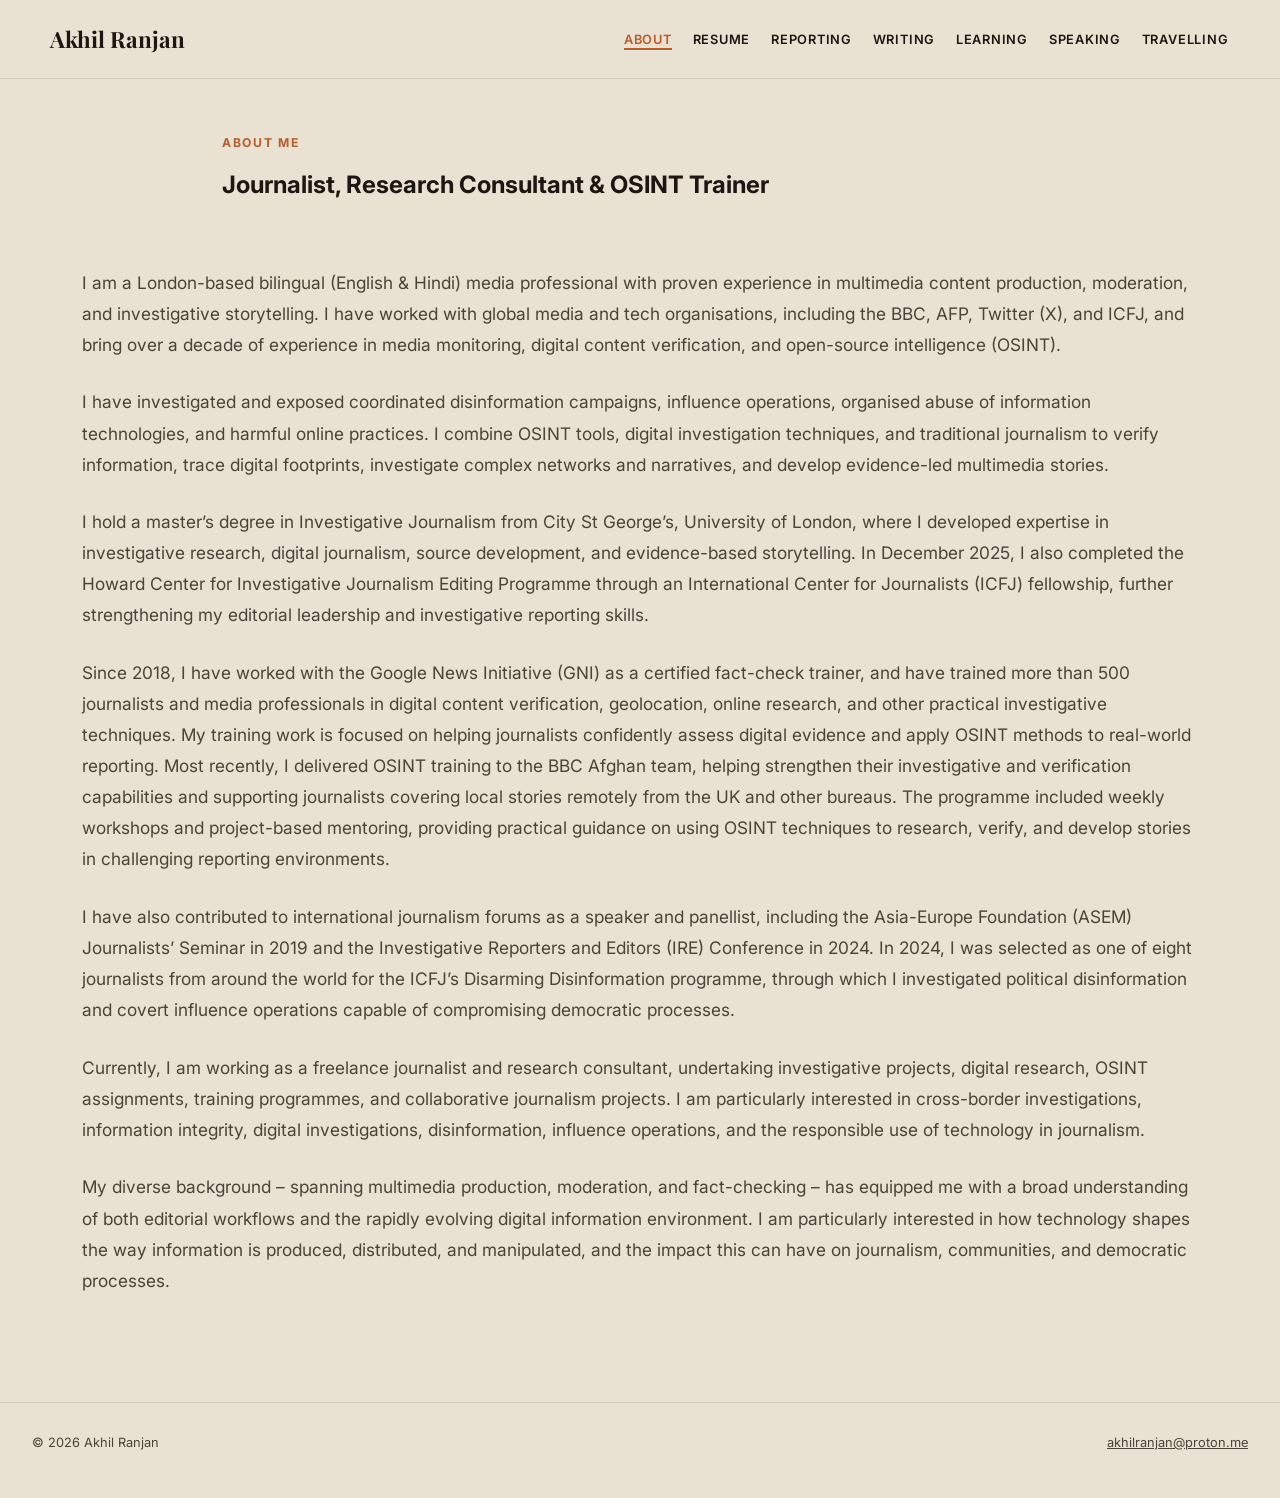
==== about.html @ eec415a6 "Add About page, travel stories, and refresh site content/styling Adds an About page, three new trave" ====
<!DOCTYPE html>
<html lang="en">
  <head>
    <meta charset="UTF-8" />
    <meta name="viewport" content="width=device-width, initial-scale=1.0" />
    <title>About | Akhil Ranjan</title>
    <meta name="description" content="About Akhil Ranjan — investigative journalist, OSINT trainer, and researcher focused on disinformation, digital manipulation, and media accountability." />
    <meta name="theme-color" content="#E9E1D2" />
    <link rel="canonical" href="https://akhilranjan.com/about.html" />
    <link rel="stylesheet" href="landing.css" />
    <link rel="stylesheet" href="content-page.css" />
  </head>
  <body class="content-page">
    <header class="cp-header">
      <div class="cp-header__inner">
        <a class="cp-brand" href="index.html">Akhil Ranjan</a>
        <nav class="cp-nav" aria-label="Primary navigation">
          <a href="about.html" aria-current="page">About</a>
          <a href="resume.html">Resume</a>
          <a href="reporting.html">Reporting</a>
          <a href="writing.html">Writing</a>
          <a href="learning.html">Learning</a>
          <a href="speaking.html">Speaking</a>
          <a href="travelling.html">Travelling</a>
        </nav>
      </div>
    </header>
    <section class="cp-hero">
      <p class="cp-eyebrow">About Me</p>
      <h2>Journalist, Research Consultant & OSINT Trainer</h2>
    </section>

    <main class="cp-main cp-main--about">
      <div class="cp-about-copy">
        <p class="cp-about-intro">
         I am a London-based bilingual (English & Hindi) media professional with proven experience in multimedia content production, moderation, and investigative storytelling. I have worked with global media and tech organisations, including the BBC, AFP, Twitter (X), and ICFJ, and bring over a decade of experience in media monitoring, digital content verification, and open-source intelligence (OSINT).
        </p>

        <p>
        I have investigated and exposed coordinated disinformation campaigns, influence operations, organised abuse of information technologies, and harmful online practices. I combine OSINT tools, digital investigation techniques, and traditional journalism to verify information, trace digital footprints, investigate complex networks and narratives, and develop evidence-led multimedia stories.
        </p>
        <p>
         I hold a master’s degree in Investigative Journalism from City St George’s, University of London, where I developed expertise in investigative research, digital journalism, source development, and evidence-based storytelling. In December 2025, I also completed the Howard Center for Investigative Journalism Editing Programme through an International Center for Journalists (ICFJ) fellowship, further strengthening my editorial leadership and investigative reporting skills.
        </p>
        <p>
         Since 2018, I have worked with the Google News Initiative (GNI) as a certified fact-check trainer, and have trained more than 500 journalists and media professionals in digital content verification, geolocation, online research, and other practical investigative techniques. My training work is focused on helping journalists confidently assess digital evidence and apply OSINT methods to real-world reporting. Most recently, I delivered OSINT training to the BBC Afghan team, helping strengthen their investigative and verification capabilities and supporting journalists covering local stories remotely from the UK and other bureaus. The programme included weekly workshops and project-based mentoring, providing practical guidance on using OSINT techniques to research, verify, and develop stories in challenging reporting environments.
        </p>
        <p>
          I have also contributed to international journalism forums as a speaker and panellist, including the Asia-Europe Foundation (ASEM) Journalists’ Seminar in 2019 and the Investigative Reporters and Editors (IRE) Conference in 2024. In 2024, I was selected as one of eight journalists from around the world for the ICFJ’s Disarming Disinformation programme, through which I investigated political disinformation and covert influence operations capable of compromising democratic processes.
        </p>
        <p> Currently, I am working as a freelance journalist and research consultant, undertaking investigative projects, digital research, OSINT assignments, training programmes, and collaborative journalism projects. I am particularly interested in cross-border investigations, information integrity, digital investigations, disinformation, influence operations, and the responsible use of technology in journalism.</p>
         <p>My diverse background – spanning multimedia production, moderation, and fact-checking – has equipped me with a broad understanding of both editorial workflows and the rapidly evolving digital information environment. I am particularly interested in how technology shapes the way information is produced, distributed, and manipulated, and the impact this can have on journalism, communities, and democratic processes.</p>
      </div>

  
    </main>

    <footer class="landing__footer">
      <span>© 2026 Akhil Ranjan</span>
      <a href="mailto:akhilranjan@proton.me">akhilranjan@proton.me</a>
    </footer>
  </body>
</html>
---- landing.css ----
/* Minimal editorial landing page — warm/cream theme, independent of styles.css */
@import url('https://fonts.googleapis.com/css2?family=Playfair+Display:ital,wght@0,500;0,600;0,700;0,800;1,500&family=Inter:wght@400;500;600;700&display=swap');

:root {
  color-scheme: light;
  --landing-bg: #E9E1D2;
  --landing-ink: #1C1712;
  --landing-muted: #4A4338;
  --landing-border: #C9BEA9;
  --landing-border-strong: #a89a80;
  --landing-accent: #B85C2C;
  --landing-accent-soft: rgba(184, 92, 44, 0.14);
  --landing-card: rgba(255, 255, 255, 0.5);
}

* { box-sizing: border-box; }

html, body {
  margin: 0;
  padding: 0;
}

body.landing-page {
  background:
    radial-gradient(ellipse 900px 600px at 88% -10%, var(--landing-accent-soft), transparent 60%),
    radial-gradient(ellipse 700px 500px at -10% 105%, rgba(90, 110, 140, 0.10), transparent 60%),
    var(--landing-bg);
  color: var(--landing-ink);
  font-family: 'Inter', system-ui, -apple-system, 'Segoe UI', Roboto, sans-serif;
  min-height: 100vh;
  position: relative;
}

/* subtle paper grain for tactile, editorial depth */
body.landing-page::before {
  content: '';
  position: fixed;
  inset: 0;
  pointer-events: none;
  opacity: 0.5;
  mix-blend-mode: multiply;
  background-image: url("data:image/svg+xml,%3Csvg xmlns='http://www.w3.org/2000/svg' width='140' height='140'%3E%3Cfilter id='n'%3E%3CfeTurbulence type='fractalNoise' baseFrequency='0.9' numOctaves='2' stitchTiles='stitch'/%3E%3C/filter%3E%3Crect width='100%25' height='100%25' filter='url(%23n)' opacity='0.05'/%3E%3C/svg%3E");
  z-index: 0;
}

/* bold brand strip across the very top, for immediate visual presence */
body.landing-page::after {
  content: '';
  position: fixed;
  top: 0;
  left: 0;
  right: 0;
  height: 5px;
  background: linear-gradient(90deg, var(--landing-accent) 0%, #d98f5f 50%, var(--landing-accent) 100%);
  z-index: 3;
}

.landing {
  position: relative;
  z-index: 1;
  min-height: 100vh;
  display: flex;
  flex-direction: column;
  padding: 1.4rem 2rem 1rem;
}

.landing__container {
  width: 100%;
  max-width: 1320px;
  margin: 0 auto;
  flex: 1;
  display: flex;
  flex-direction: column;
  justify-content: flex-start;
}

.landing__topbar {
  display: flex;
  align-items: center;
  justify-content: space-between;
  gap: 1.5rem;
  flex-wrap: wrap;
  padding-bottom: 0.75rem;
  margin-bottom: clamp(0.5rem, 1.4vw, 1rem);
  border-bottom: 1px solid rgba(28, 23, 18, 0.1);
}

.landing__name {
  font-family: 'Playfair Display', Georgia, serif;
  font-weight: 700;
  font-size: clamp(1.5rem, 2.4vw, 1.9rem);
  margin: 0;
  letter-spacing: 0.01em;
  min-width: 0;
}

.landing__nav {
  display: flex;
  align-items: center;
  gap: 0.5rem;
  flex-wrap: wrap;
  font-size: 0.82rem;
  font-weight: 600;
  letter-spacing: 0.06em;
  text-transform: uppercase;
  min-width: 0;
}

.landing__nav a {
  position: relative;
  color: var(--landing-ink);
  text-decoration: none;
  padding: 0.3rem 0.1rem;
}
.landing__nav a::after {
  content: '';
  position: absolute;
  left: 0.1rem;
  right: 0.1rem;
  bottom: 0.1rem;
  height: 1.5px;
  background: var(--landing-accent);
  transform: scaleX(0);
  transform-origin: left;
  transition: transform 220ms ease;
}
.landing__nav a:hover::after,
.landing__nav a:focus-visible::after { transform: scaleX(1); }
.landing__nav span { color: var(--landing-border-strong); font-size: 0.7rem; }

.landing__grid {
  flex: 0 0 auto;
  display: grid;
  grid-template-columns: minmax(260px, 400px) 1fr;
  gap: clamp(1.5rem, 4vw, 4rem);
  align-items: start;
  margin-top: clamp(0.75rem, 2.4vw, 1.9rem);
}

.landing__profile {
  display: flex;
  flex-direction: column;
  align-items: flex-start;
  gap: 1.9rem;
  min-width: 0;
}

.landing__photo {
  position: relative;
  width: clamp(240px, 26vw, 380px);
  aspect-ratio: 1 / 1;
  padding: 5%;
}
.landing__photo::before {
  content: '';
  position: absolute;
  inset: -20px;
  border-radius: 50%;
  border: 1.5px dashed rgba(184, 92, 44, 0.4);
  animation: landing-spin 40s linear infinite;
}
.landing__photo::after {
  content: '';
  position: absolute;
  inset: 4%;
  border-radius: 50%;
  background: radial-gradient(circle, rgba(184,92,44,0.45), transparent 70%);
  filter: blur(32px);
  z-index: -1;
}
.landing__photo img {
  width: 100%;
  height: 100%;
  object-fit: contain;
  display: block;
  border-radius: 50%;
  filter: drop-shadow(0 18px 30px rgba(28, 23, 18, 0.22));
}

@keyframes landing-spin {
  from { transform: rotate(0deg); }
  to { transform: rotate(360deg); }
}

.landing__featured-label {
  font-size: 0.72rem;
  font-weight: 700;
  letter-spacing: 0.14em;
  text-transform: uppercase;
  color: var(--landing-muted);
  margin: 0 0 -0.6rem;
}

.landing__logos {
  display: flex;
  align-items: center;
  gap: 0.6rem;
}
.landing__logos img {
  height: 48px;
  width: auto;
  display: block;
  object-fit: cover;
  border-radius: 14px;
  box-shadow: 0 3px 10px rgba(28, 23, 18, 0.1);
  transition: transform 160ms ease, box-shadow 160ms ease;
}
/* AFP and Twitter marks are square — render them as circular badges */
.landing__logos img:nth-child(2),
.landing__logos img:nth-child(3) {
  width: 48px;
  border-radius: 50%;
}
.landing__logos img:hover {
  transform: translateY(-3px);
  box-shadow: 0 10px 20px rgba(28, 23, 18, 0.18);
}

.landing__eyebrow {
  display: inline-flex;
  align-items: center;
  gap: 0.5rem;
  padding: 0.45rem 0.9rem;
  border-radius: 999px;
  background: var(--landing-accent-soft);
  color: var(--landing-accent);
  font-size: 0.76rem;
  font-weight: 700;
  letter-spacing: 0.1em;
  text-transform: uppercase;
  margin-bottom: 1.4rem;
}
.landing__eyebrow-dot {
  width: 6px;
  height: 6px;
  border-radius: 50%;
  background: var(--landing-accent);
}

.landing__content { container-type: inline-size; }
.landing__content h1 {
  font-family: 'Playfair Display', Georgia, serif;
  font-weight: 700;
  /* sized off the column's own width (container query units), not the viewport —
     so it always fits on one line whether the layout is two-column or stacked */
  font-size: clamp(0.85rem, 4.2cqw, 3.6rem);
  line-height: 1.1;
  margin: 0 0 1.5rem;
  white-space: nowrap;
  letter-spacing: -0.01em;
}

.landing__bio {
  font-size: clamp(1.02rem, 1.3vw, 1.2rem);
  line-height: 1.7;
  color: var(--landing-muted);
  max-width: 58ch;
  margin: 0 0 1.1rem;
}

.landing__cta-row {
  display: flex;
  align-items: center;
  gap: 1.2rem;
  flex-wrap: wrap;
  margin: 0 0 2.6rem;
}

.landing__cta {
  font-size: clamp(0.98rem, 1.2vw, 1.05rem);
  line-height: 1.6;
  color: var(--landing-ink);
  max-width: 34ch;
  margin: 0;
}

.landing__cta-btn {
  display: inline-flex;
  align-items: center;
  gap: 0.6rem;
  background: var(--landing-accent);
  color: #fff;
  text-decoration: none;
  font-weight: 600;
  font-size: 0.96rem;
  padding: 0.95rem 1.6rem;
  border-radius: 999px;
  white-space: nowrap;
  transition: transform 160ms ease, box-shadow 160ms ease, background 160ms ease;
  box-shadow: 0 12px 28px rgba(184, 92, 44, 0.32);
}
.landing__cta-btn:hover {
  transform: translateY(-2px);
  background: var(--landing-ink);
  box-shadow: 0 14px 30px rgba(28, 23, 18, 0.3);
}
.landing__cta-btn svg { transition: transform 160ms ease; }
.landing__cta-btn:hover svg { transform: translateX(3px); }

.landing__socials-label {
  font-size: 0.78rem;
  font-weight: 700;
  letter-spacing: 0.14em;
  text-transform: uppercase;
  color: var(--landing-ink);
  margin: 0 0 1.1rem;
}

.landing__socials {
  display: flex;
  gap: 1.5rem;
  flex-wrap: wrap;
}

.landing__social {
  display: flex;
  flex-direction: column;
  align-items: center;
  gap: 0.6rem;
  text-decoration: none;
  color: var(--landing-ink);
}

.landing__social-icon {
  width: 56px;
  height: 56px;
  border-radius: 16px;
  border: 1.5px solid var(--landing-border-strong);
  display: grid;
  place-items: center;
  overflow: hidden;
  background: var(--landing-card);
  color: var(--landing-ink);
  box-shadow: 0 6px 16px rgba(28, 23, 18, 0.06);
  transition: transform 180ms ease, box-shadow 180ms ease;
}
.landing__social-icon img {
  width: 100%;
  height: 100%;
  object-fit: cover;
  display: block;
}
.landing__social:hover .landing__social-icon,
.landing__social:focus-visible .landing__social-icon {
  transform: translateY(-4px);
  box-shadow: 0 14px 26px rgba(28, 23, 18, 0.18);
}

/* official brand colors per platform */
.landing__social--instagram .landing__social-icon,
.landing__social--linkedin .landing__social-icon,
.landing__social--bluesky .landing__social-icon {
  border-color: transparent;
}

.landing__social-name {
  font-size: 0.82rem;
  font-weight: 600;
}

.landing__footer {
  position: relative;
  z-index: 1;
  display: flex;
  align-items: center;
  justify-content: space-between;
  gap: 1rem;
  flex-wrap: wrap;
  max-width: 1320px;
  margin: 0 auto;
  padding: 2rem 2rem 3rem;
  border-top: 1px solid rgba(28, 23, 18, 0.1);
  font-size: 0.8rem;
  color: var(--landing-muted);
}
.landing__footer a { color: var(--landing-muted); }

@media (max-width: 820px) {
  .landing__footer { padding: 1.5rem 1.25rem 2.5rem; justify-content: center; text-align: center; }
}

/* ---------- About (scroll section 1.5) ---------- */
.about {
  position: relative;
  z-index: 1;
  padding: 1rem 2rem 5rem;
  border-top: 1px solid rgba(28, 23, 18, 0.1);
}
.about__container {
  max-width: 1320px;
  margin: 0 auto;
  padding-top: 4rem;
}
.about__eyebrow {
  font-size: 0.76rem;
  font-weight: 700;
  letter-spacing: 0.14em;
  text-transform: uppercase;
  color: var(--landing-accent);
  margin: 0 0 0.6rem;
}
.about h2 {
  font-family: 'Playfair Display', Georgia, serif;
  font-size: clamp(1.5rem, 2.8vw, 2.2rem);
  margin: 0 0 1.6rem;
  max-width: 32ch;
}
.about__body {
  display: flex;
  flex-direction: column;
  gap: 1.2rem;
  max-width: 72ch;
}
.about__body p {
  color: var(--landing-muted);
  font-size: 1.02rem;
  line-height: 1.75;
  margin: 0;
}

/* ---------- Selected Work (scroll section 2) ---------- */
.selected-work {
  position: relative;
  z-index: 1;
  padding: 1rem 2rem 5rem;
}
.selected-work__container {
  max-width: 1320px;
  margin: 0 auto;
}
.selected-work__eyebrow {
  font-size: 0.76rem;
  font-weight: 700;
  letter-spacing: 0.14em;
  text-transform: uppercase;
  color: var(--landing-accent);
  margin: 0 0 0.6rem;
}
.selected-work h2 {
  font-family: 'Playfair Display', Georgia, serif;
  font-size: clamp(1.8rem, 3.2vw, 2.6rem);
  margin: 0 0 2.2rem;
  max-width: 30ch;
}
.selected-work__note {
  color: var(--landing-muted);
  max-width: 60ch;
  line-height: 1.6;
  margin: 0 0 2.5rem;
}
.selected-work__grid {
  display: grid;
  grid-template-columns: repeat(3, 1fr);
  gap: 1.5rem;
}
.selected-work__card {
  background: var(--landing-card);
  border: 1px solid var(--landing-border);
  border-top: 3px solid var(--landing-accent);
  border-radius: 14px;
  padding: 1.8rem 1.6rem;
  display: flex;
  flex-direction: column;
  gap: 0.9rem;
  transition: transform 180ms ease, box-shadow 180ms ease, border-color 180ms ease;
}
.selected-work__card:not(.selected-work__card--empty):hover {
  transform: translateY(-6px);
  box-shadow: 0 20px 36px rgba(28, 23, 18, 0.14);
}
.selected-work__tag {
  align-self: flex-start;
  font-size: 0.72rem;
  font-weight: 700;
  letter-spacing: 0.08em;
  text-transform: uppercase;
  color: var(--landing-accent);
  background: var(--landing-accent-soft);
  padding: 0.3rem 0.7rem;
  border-radius: 999px;
}
.selected-work__card h3 {
  font-family: 'Playfair Display', Georgia, serif;
  font-size: 1.28rem;
  line-height: 1.32;
  margin: 0;
}
.selected-work__card p {
  color: var(--landing-muted);
  line-height: 1.6;
  font-size: 0.92rem;
  margin: 0;
  flex: 1;
}
.selected-work__card a {
  display: inline-block;
  color: var(--landing-ink);
  font-weight: 600;
  font-size: 0.9rem;
  text-decoration: none;
  transition: color 160ms ease, transform 160ms ease;
}
.selected-work__card a:hover { color: var(--landing-accent); transform: translateX(3px); }
.selected-work__card--empty {
  border-style: dashed;
  border-color: var(--landing-border-strong);
  background: transparent;
  align-items: flex-start;
  justify-content: center;
  min-height: 180px;
}
.selected-work__card--empty .selected-work__tag {
  background: transparent;
  border: 1px dashed var(--landing-border-strong);
  color: var(--landing-muted);
}
.selected-work__card--empty p { color: var(--landing-border-strong); font-style: italic; }

/* ---------- Accomplishments gallery (scroll section 3) ---------- */
.accomplishments {
  position: relative;
  z-index: 1;
  padding: 1rem 2rem 5rem;
  border-top: 1px solid rgba(28, 23, 18, 0.1);
}
.accomplishments__container {
  max-width: 1320px;
  margin: 0 auto;
  padding-top: 4rem;
}
.accomplishments__eyebrow {
  font-size: 0.76rem;
  font-weight: 700;
  letter-spacing: 0.14em;
  text-transform: uppercase;
  color: var(--landing-accent);
  margin: 0 0 0.6rem;
}
.accomplishments h2 {
  font-family: 'Playfair Display', Georgia, serif;
  font-size: clamp(1.8rem, 3.2vw, 2.6rem);
  margin: 0 0 2.5rem;
  max-width: 32ch;
}
.accomplishments__grid {
  display: grid;
  grid-template-columns: repeat(3, 1fr);
  gap: 1.5rem;
}
.accomplishments__grid figure {
  margin: 0;
  border-radius: 14px;
  overflow: hidden;
  background: var(--landing-card);
  border: 1px solid var(--landing-border);
  transition: transform 180ms ease, box-shadow 180ms ease;
}
.accomplishments__grid figure:hover {
  transform: translateY(-6px);
  box-shadow: 0 20px 36px rgba(28, 23, 18, 0.14);
}
.accomplishments__grid img {
  width: 100%;
  aspect-ratio: 4 / 3;
  object-fit: cover;
  display: block;
  filter: grayscale(0.15);
  transition: filter 220ms ease;
}
.accomplishments__grid figure:hover img { filter: grayscale(0); }
.accomplishments__grid figcaption {
  padding: 0.9rem 1.1rem;
  font-size: 0.85rem;
  color: var(--landing-muted);
  line-height: 1.5;
  border-top: 2px solid var(--landing-accent-soft);
}

@media (max-width: 900px) {
  .selected-work__grid, .accomplishments__grid { grid-template-columns: 1fr; }
}

@media (prefers-reduced-motion: reduce) {
  .landing__photo::before { animation: none; }
  .landing__cta-btn, .landing__social-icon, .landing__logos img, .selected-work__card { transition: none; }
}

@media (max-width: 820px) {
  .landing { padding: 2rem 1.25rem 1.5rem; }
  .landing__grid { grid-template-columns: 1fr; text-align: center; }
  .landing__profile { align-items: center; }
  .landing__content h1 { max-width: none; margin-left: auto; margin-right: auto; }
  .landing__bio, .landing__cta { max-width: none; margin-left: auto; margin-right: auto; }
  .landing__cta-row { flex-direction: column; align-items: center; }
  .landing__socials { justify-content: center; }
  .landing__topbar { justify-content: center; text-align: center; }
  .landing__eyebrow { margin-left: auto; margin-right: auto; }
  .landing__footer { justify-content: center; text-align: center; }
  .about, .selected-work, .accomplishments { padding-left: 1.25rem; padding-right: 1.25rem; }
}
---- content-page.css ----
/* Shared shell for content pages (Résumé, Reporting, Writing, Learning,
   Speaking, Travelling). Reuses the --landing-* variables and fonts
   declared in landing.css :root — link landing.css before this file. */

body.content-page {
  background: var(--landing-bg);
  color: var(--landing-ink);
  font-family: 'Inter', system-ui, -apple-system, 'Segoe UI', Roboto, sans-serif;
  min-height: 100vh;
}

.cp-header {
  border-bottom: 1px solid rgba(28, 23, 18, 0.1);
  padding: 1.5rem 2rem;
}
.cp-header__inner {
  max-width: 1180px;
  margin: 0 auto;
  display: flex;
  align-items: center;
  justify-content: space-between;
  gap: 1rem;
  flex-wrap: wrap;
}
.cp-brand {
  font-family: 'Playfair Display', Georgia, serif;
  font-weight: 700;
  font-size: 1.4rem;
  color: var(--landing-ink);
  text-decoration: none;
}
.cp-nav {
  display: flex;
  gap: 0.5rem 1.1rem;
  flex-wrap: wrap;
  font-size: 0.8rem;
  font-weight: 600;
  letter-spacing: 0.06em;
  text-transform: uppercase;
}
.cp-nav a {
  position: relative;
  color: var(--landing-ink);
  text-decoration: none;
  padding: 0.3rem 0.1rem;
}
.cp-nav a::after {
  content: '';
  position: absolute;
  left: 0.1rem;
  right: 0.1rem;
  bottom: 0.1rem;
  height: 1.5px;
  background: var(--landing-accent);
  transform: scaleX(0);
  transform-origin: left;
  transition: transform 220ms ease;
}
.cp-nav a:hover::after,
.cp-nav a:focus-visible::after { transform: scaleX(1); }
.cp-nav a[aria-current="page"] { color: var(--landing-accent); }
.cp-nav a[aria-current="page"]::after { transform: scaleX(1); }

.cp-hero {
  max-width: 900px;
  margin: 0 auto;
  padding: 3.5rem 2rem 1.5rem;
}
.cp-eyebrow {
  font-size: 0.76rem;
  font-weight: 700;
  letter-spacing: 0.14em;
  text-transform: uppercase;
  color: var(--landing-accent);
  margin: 0 0 0.8rem;
}
.cp-hero h1 {
  font-family: 'Playfair Display', Georgia, serif;
  font-size: clamp(2rem, 4vw, 2.8rem);
  line-height: 1.15;
  margin: 0 0 1rem;
}
.cp-hero--about {
  max-width: 1200px;
  padding-top: 2.75rem;
  padding-bottom: 1rem;
}
.cp-hero--about h1 {
  max-width: 1040px;
  font-size: clamp(3rem, 5vw, 5rem);
  line-height: 0.9;
  letter-spacing: -0.055em;
}
.cp-intro {
  color: var(--landing-muted);
  font-size: 1.05rem;
  line-height: 1.7;
  max-width: 65ch;
  margin: 0;
}

.cp-main {
  max-width: 1180px;
  margin: 0 auto;
  padding: 1.5rem 2rem 5rem;
}
.cp-main--about {
  max-width: 1180px;
}

.cp-about-layout {
  display: block;
  margin-bottom: 1.1rem;
}
.cp-about-copy {
  max-width: 1200px;
}
.cp-about-intro {
  font-size: clamp(1.12rem, 1.8vw, 1.3rem);
  line-height: 1.75;
  color: var(--landing-ink);
  margin-top: 0;
}
.cp-about-copy p {
  margin: 0 0 1.65rem;
  font-size: 1.08rem;
  line-height: 1.8;
  color: var(--landing-muted);
  max-width: 1180px;
}
.cp-checklist {
  list-style: none;
  padding: 0;
  margin: 1.25rem 0 0;
  display: grid;
  gap: 0.7rem;
}
.cp-checklist li {
  position: relative;
  padding-left: 1.2rem;
  color: var(--landing-ink);
  font-size: 1rem;
  line-height: 1.6;
}
.cp-checklist li::before {
  content: '';
  position: absolute;
  left: 0;
  top: 0.7em;
  width: 7px;
  height: 7px;
  border-radius: 50%;
  background: var(--landing-accent);
}

.cp-about-metrics {
  display: grid;
  grid-template-columns: repeat(3, minmax(0, 1fr));
  gap: 1rem;
  margin: 1.8rem 0 2.8rem;
}
.cp-metric {
  display: flex;
  flex-direction: column;
  align-items: flex-start;
  gap: 0.3rem;
  padding: 0.2rem 0;
}
.cp-metric strong {
  font-family: 'Playfair Display', Georgia, serif;
  font-size: clamp(1.9rem, 2.8vw, 3rem);
  font-weight: 700;
  line-height: 1;
  color: var(--landing-ink);
}
.cp-metric span {
  color: var(--landing-muted);
  font-size: 1.02rem;
  line-height: 1.45;
}

.cp-essay { max-width: 780px; }
.cp-essay p {
  font-size: 1.04rem;
  line-height: 1.9;
  color: var(--landing-ink);
  margin: 0 0 1.4rem;
}
.cp-essay figure { margin: 2.2rem 0; }
.cp-essay img {
  display: block;
  width: 100%;
  border-radius: 16px;
}
.cp-essay figcaption {
  margin-top: 0.6rem;
  font-size: 0.84rem;
  color: var(--landing-muted);
  text-align: center;
}
.cp-essay-back {
  display: inline-block;
  margin-top: 1rem;
  font-weight: 600;
  font-size: 0.9rem;
  color: var(--landing-ink);
  text-decoration: none;
}
.cp-essay-back:hover { color: var(--landing-accent); }

.cp-section { margin-bottom: 3.5rem; }
.cp-section:last-child { margin-bottom: 0; }
.cp-section h2 {
  font-family: 'Playfair Display', Georgia, serif;
  font-size: 1.5rem;
  margin: 0 0 0.6rem;
}
.cp-section__note {
  color: var(--landing-muted);
  font-size: 0.92rem;
  line-height: 1.6;
  max-width: 65ch;
  margin: 0 0 1.6rem;
}

.cp-grid { display: grid; gap: 1.4rem; }
.cp-grid--2 { grid-template-columns: repeat(2, 1fr); }
.cp-grid--3 { grid-template-columns: repeat(3, 1fr); }

.cp-card {
  background: rgba(255,255,255,0.06);
  border: 1px solid rgba(28, 23, 18, 0.1);
  border-radius: 20px;
  padding: 1.5rem;
  display: flex;
  flex-direction: column;
  gap: 0.8rem;
  min-height: 220px;
}
.cp-card__tag {
  align-self: flex-start;
  font-size: 0.7rem;
  font-weight: 700;
  letter-spacing: 0.08em;
  text-transform: uppercase;
  color: var(--landing-accent);
  background: var(--landing-accent-soft);
  padding: 0.35rem 0.75rem;
  border-radius: 999px;
}
.cp-card h3 {
  font-family: 'Playfair Display', Georgia, serif;
  font-size: clamp(1.28rem, 1.75vw, 1.9rem);
  line-height: 1.2;
  margin: 0;
}
.cp-card p {
  color: var(--landing-muted);
  font-size: 0.96rem;
  line-height: 1.62;
  margin: 0;
  flex: 1;
}
.cp-card a {
  color: var(--landing-ink);
  font-weight: 600;
  font-size: 0.9rem;
  text-decoration: none;
}
.cp-card a:hover { color: var(--landing-accent); }
.cp-card__links { display: flex; flex-wrap: wrap; gap: 0.3rem 0.9rem; }
.cp-card__links a { font-weight: 600; font-size: 0.9rem; }
.cp-gallery {
  display: flex;
  flex-wrap: nowrap;
  align-items: center;
  gap: 0.12rem;
  margin-top: 0.65rem;
  max-width: 110px;
  overflow: hidden;
  line-height: 0;
}
.cp-gallery--compact {
  max-width: 82px;
}
.cp-gallery__item {
  display: block;
  flex: 0 0 auto;
  width: 28px;
  height: 22px;
  overflow: hidden;
  border-radius: 0;
  background: rgba(255,255,255,0.02);
  text-decoration: none;
  border: none;
  opacity: 0.9;
  padding: 0;
}
.cp-gallery__item img {
  display: block;
  width: 100%;
  height: 100%;
  object-fit: cover;
  transition: none;
}
.cp-gallery__item:hover img,
.cp-gallery__item:focus-visible img {
  transform: none;
  opacity: 1;
}
.cp-card img {
  width: 100%;
  aspect-ratio: 4 / 3;
  object-fit: cover;
  border-radius: 12px;
  margin: -1.5rem -1.5rem 0.3rem;
  width: calc(100% + 3rem);
}
.cp-image-modal {
  position: fixed;
  inset: 0;
  display: none;
  align-items: center;
  justify-content: center;
  background: rgba(17, 17, 17, 0.74);
  backdrop-filter: blur(4px);
  z-index: 1000;
  padding: 1.5rem;
}
.cp-image-modal.is-open {
  display: flex;
}
.cp-image-modal img {
  max-width: min(90vw, 1100px);
  max-height: 85vh;
  width: auto;
  height: auto;
  border-radius: 18px;
  background: #fff;
  box-shadow: 0 30px 80px rgba(0,0,0,0.25);
  object-fit: contain;
}
.cp-image-modal__close {
  position: absolute;
  top: 1rem;
  right: 1rem;
  width: 2.5rem;
  height: 2.5rem;
  border: none;
  border-radius: 50%;
  background: rgba(255,255,255,0.18);
  color: #fff;
  font-size: 2rem;
  line-height: 1;
  cursor: pointer;
}
.cp-card--book { flex-direction: row; align-items: flex-start; gap: 1.3rem; }
.cp-card--book img {
  width: 130px;
  aspect-ratio: 4 / 5;
  object-fit: cover;
  border-radius: 10px;
  margin: 0;
  flex-shrink: 0;
}
.cp-card--book .cp-card__body { display: flex; flex-direction: column; gap: 0.7rem; flex: 1; }
@media (max-width: 820px) {
  .cp-about-copy {
    max-width: 100%;
  }
  .cp-about-metrics {
    max-width: 100%;
  }
}

@media (max-width: 560px) {
  .cp-card--book { flex-direction: column; }
  .cp-card--book img { width: 130px; }
  .cp-about-metrics {
    grid-template-columns: 1fr;
  }
}

/* empty / not-yet-filled-in placeholder — same visual language across every page */
.cp-empty-card {
  border: 1.5px dashed var(--landing-border-strong);
  border-radius: 20px;
  padding: 1.7rem;
  display: flex;
  flex-direction: column;
  gap: 0.5rem;
  color: var(--landing-border-strong);
}
.cp-empty-card strong {
  font-family: 'Playfair Display', Georgia, serif;
  font-style: normal;
  font-size: 1.05rem;
  color: var(--landing-muted);
}
.cp-empty-card span { font-style: italic; font-size: 0.9rem; line-height: 1.55; }

/* timeline layout, used by the résumé page */
.cp-timeline { display: flex; flex-direction: column; }
.cp-timeline-item {
  display: grid;
  grid-template-columns: 150px 1fr;
  gap: 1.5rem;
  padding: 1.3rem 0;
  border-bottom: 1px solid var(--landing-border);
}
.cp-timeline-item:first-child { padding-top: 0; }
.cp-timeline-item:last-child { border-bottom: none; }
.cp-timeline-item__date {
  color: var(--landing-muted);
  font-size: 0.84rem;
  font-weight: 600;
  padding-top: 0.15rem;
}
.cp-timeline-item h3 {
  font-family: 'Playfair Display', Georgia, serif;
  font-size: 1.1rem;
  margin: 0 0 0.25rem;
}
.cp-timeline-item__org {
  display: block;
  color: var(--landing-accent);
  font-weight: 600;
  font-size: 0.88rem;
  margin-bottom: 0.5rem;
}
.cp-timeline-item p {
  color: var(--landing-muted);
  font-size: 0.92rem;
  line-height: 1.65;
  margin: 0;
}
.cp-timeline-item__photo {
  display: block;
  width: 100%;
  max-width: 480px;
  aspect-ratio: 4 / 3;
  object-fit: cover;
  border-radius: 16px;
  margin-top: 0.9rem;
}

.cp-slider {
  position: relative;
  max-width: 760px;
  margin: 0 auto;
  border-radius: 20px;
  overflow: hidden;
  background: var(--landing-card);
  border: 1px solid var(--landing-border);
}
.cp-slider__track {
  display: flex;
  transition: transform 450ms ease;
}
.cp-slider__slide {
  flex: 0 0 100%;
  aspect-ratio: 16 / 10;
}
.cp-slider__slide img {
  width: 100%;
  height: 100%;
  object-fit: cover;
  display: block;
}
.cp-slider__btn {
  position: absolute;
  top: 50%;
  transform: translateY(-50%);
  width: 40px;
  height: 40px;
  border-radius: 50%;
  background: rgba(251, 248, 242, 0.9);
  border: 1px solid var(--landing-border);
  cursor: pointer;
  display: grid;
  place-items: center;
  font-size: 1.2rem;
  color: var(--landing-ink);
  line-height: 1;
  transition: background 160ms ease, transform 160ms ease;
}
.cp-slider__btn:hover { background: #fff; transform: translateY(-50%) scale(1.06); }
.cp-slider__btn--prev { left: 14px; }
.cp-slider__btn--next { right: 14px; }
.cp-slider__dots {
  display: flex;
  justify-content: center;
  align-items: center;
  gap: 0.5rem;
  padding: 0.9rem 0;
}
.cp-slider__dot {
  width: 8px;
  height: 8px;
  border-radius: 999px;
  background: var(--landing-border-strong);
  border: none;
  padding: 0;
  cursor: pointer;
  transition: width 200ms ease, background 200ms ease;
}
.cp-slider__dot.is-active { background: var(--landing-accent); width: 22px; }

.cp-slider__thumbs {
  display: flex;
  gap: 0.7rem;
  max-width: 760px;
  margin: 1rem auto 0;
  overflow-x: auto;
  padding-bottom: 0.2rem;
}
.cp-slider__thumb {
  flex: 0 0 auto;
  width: 92px;
  aspect-ratio: 4 / 3;
  padding: 0;
  border-radius: 12px;
  border: 2px solid transparent;
  background: none;
  cursor: pointer;
  overflow: hidden;
  opacity: 0.6;
  transition: opacity 160ms ease, border-color 160ms ease;
}
.cp-slider__thumb img { width: 100%; height: 100%; object-fit: cover; display: block; }
.cp-slider__thumb:hover { opacity: 0.85; }
.cp-slider__thumb.is-active { opacity: 1; border-color: var(--landing-accent); }

@media (max-width: 560px) {
  .cp-slider__btn { width: 34px; height: 34px; font-size: 1rem; }
  .cp-slider__thumb { width: 72px; }
}
.cp-timeline-item ul {
  color: var(--landing-muted);
  font-size: 0.92rem;
  line-height: 1.6;
  margin: 0;
  padding-left: 1.15rem;
  display: flex;
  flex-direction: column;
  gap: 0.45rem;
}
.cp-timeline-item.cp-empty-card {
  display: grid;
  grid-template-columns: 150px 1fr;
  border: none;
  padding: 0.6rem 0;
}
.cp-timeline-item.cp-empty-card > div { border: 1.5px dashed var(--landing-border-strong); border-radius: 16px; padding: 1.1rem 1.3rem; }

@media (max-width: 820px) {
  .cp-header__inner, .cp-hero, .cp-main { padding-left: 1.25rem; padding-right: 1.25rem; }
  .cp-grid--2, .cp-grid--3 { grid-template-columns: 1fr; }
  .cp-timeline-item, .cp-timeline-item.cp-empty-card { grid-template-columns: 1fr; gap: 0.4rem; }
}
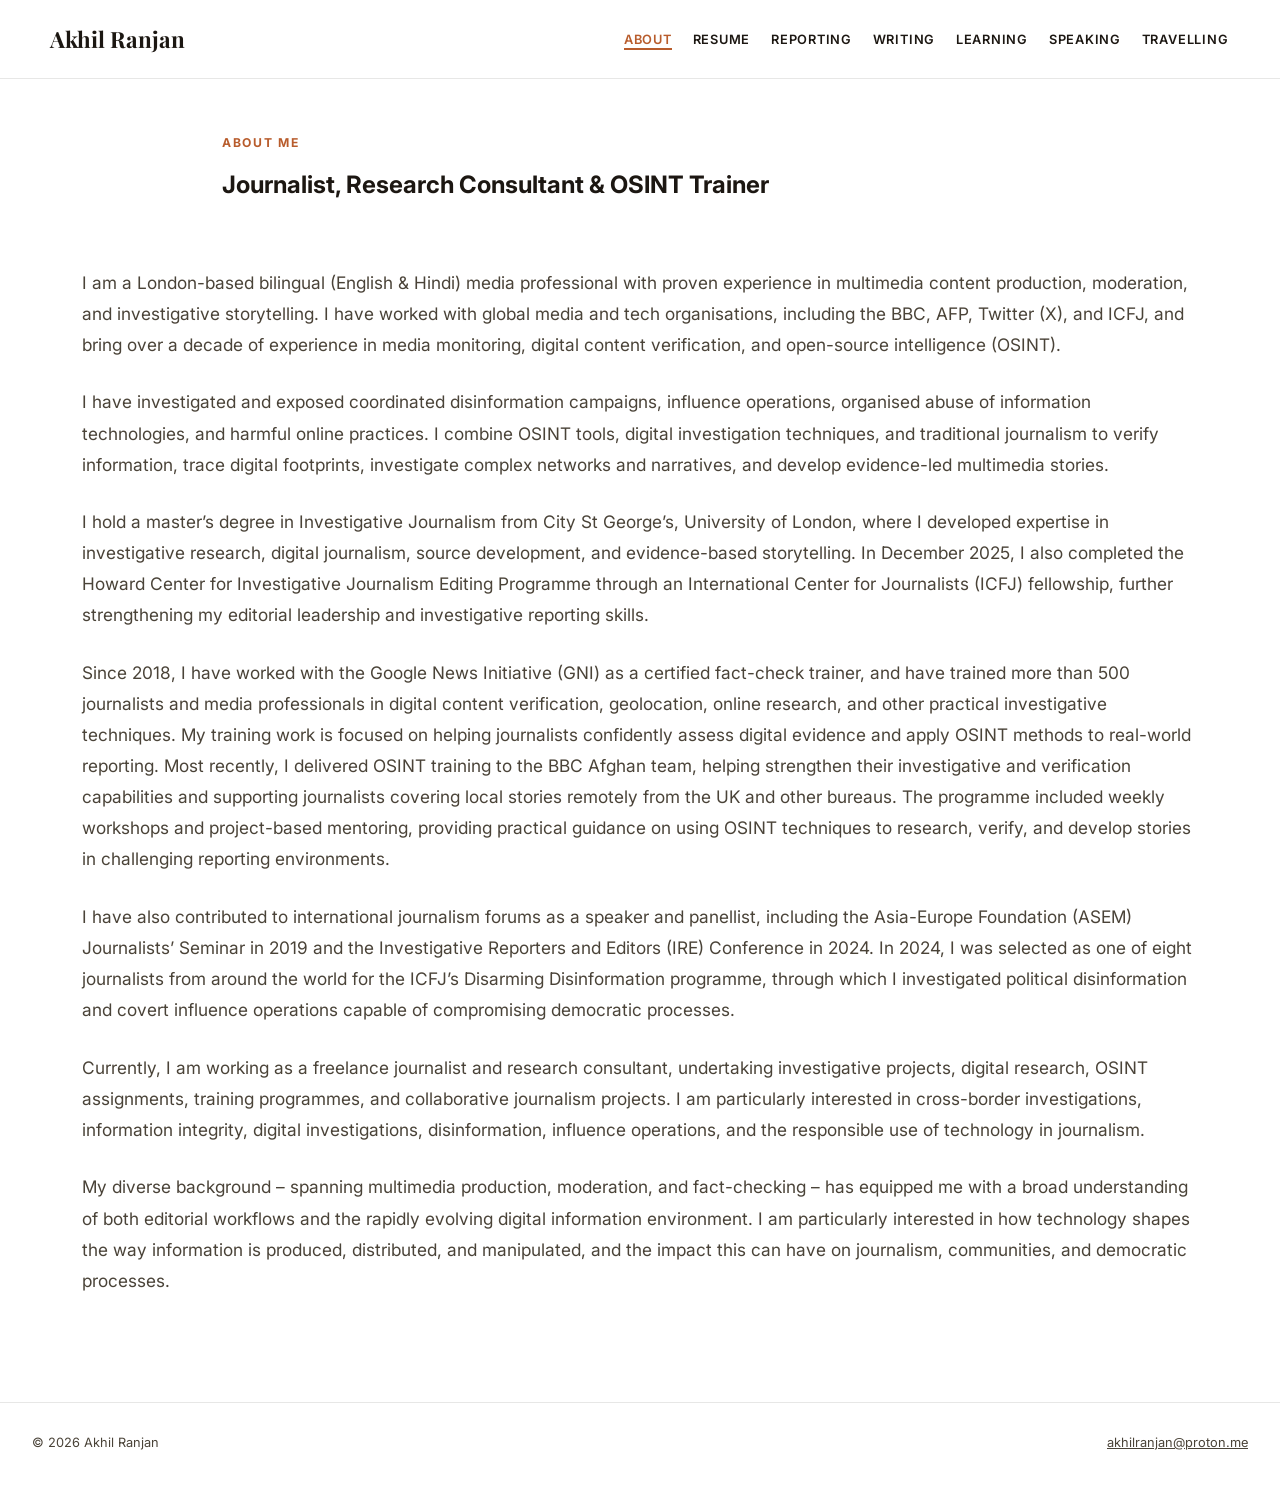
==== commit c15a55eb: "Fix resume page markup and switch site background to white Repairs broken HTML nesting in the resume" ====
--- a/about.html
+++ b/about.html
@@ -5,7 +5,7 @@
     <meta name="viewport" content="width=device-width, initial-scale=1.0" />
     <title>About | Akhil Ranjan</title>
     <meta name="description" content="About Akhil Ranjan — investigative journalist, OSINT trainer, and researcher focused on disinformation, digital manipulation, and media accountability." />
-    <meta name="theme-color" content="#E9E1D2" />
+    <meta name="theme-color" content="#FFFFFF" />
     <link rel="canonical" href="https://akhilranjan.com/about.html" />
     <link rel="stylesheet" href="landing.css" />
     <link rel="stylesheet" href="content-page.css" />
--- a/landing.css
+++ b/landing.css
@@ -3,7 +3,7 @@
 
 :root {
   color-scheme: light;
-  --landing-bg: #E9E1D2;
+  --landing-bg: #FFFFFF;
   --landing-ink: #1C1712;
   --landing-muted: #4A4338;
   --landing-border: #C9BEA9;
@@ -24,7 +24,7 @@
   background:
     radial-gradient(ellipse 900px 600px at 88% -10%, var(--landing-accent-soft), transparent 60%),
     radial-gradient(ellipse 700px 500px at -10% 105%, rgba(90, 110, 140, 0.10), transparent 60%),
-    var(--landing-bg);
+    #FFFFFF;
   color: var(--landing-ink);
   font-family: 'Inter', system-ui, -apple-system, 'Segoe UI', Roboto, sans-serif;
   min-height: 100vh;
